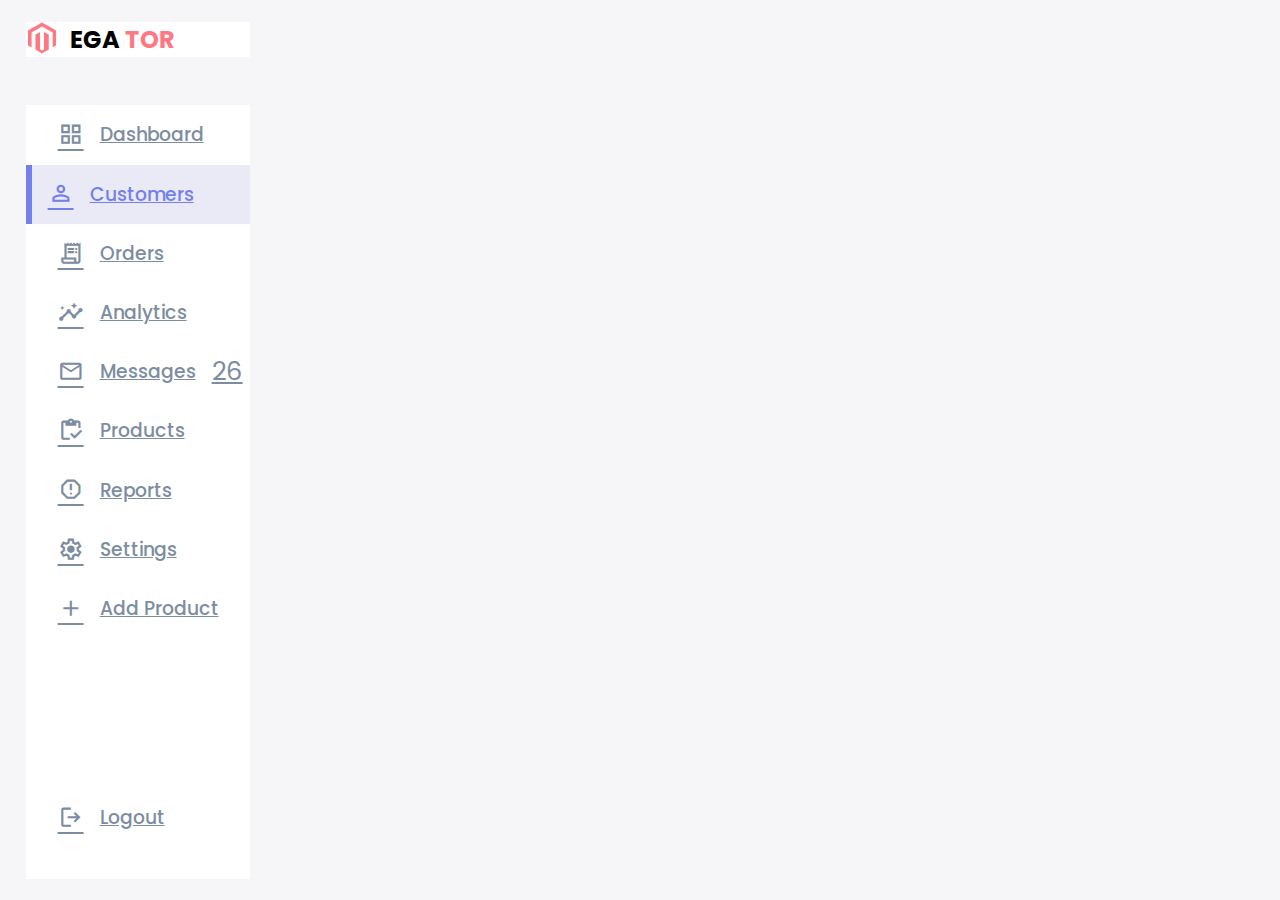
==== src/index.html @ b3cfd0d3 "alteração" ====
<!DOCTYPE html>
<html lang="en">

<head>
    <meta charset="UTF-8">
    <meta http-equiv="X-UA-Compatible" content="IE=edge">
    <meta name="viewport" content="width=device-width, initial-scale=1.0">
    <link href="https://fonts.googleapis.com/icon?family=Material+Icons+Sharp">
    <link rel="stylesheet" href="./styles.css">
    <link rel="stylesheet"
        href="https://fonts.googleapis.com/css2?family=Material+Symbols+Outlined:opsz,wght,FILL,GRAD@48,400,0,0" />
    <title>Dashboard</title>
</head>
<body>
    <div 
    class="container">
        <aside>
            <div 
            class="top">
                <div 
                class="logo">
                    <img 
                    src="../public/logo.png" alt="">
                    <h2>
                        EGA 
                        <span 
                        class="danger">
                        TOR
                    </span>
                </h2>
                </div>
                <div 
                class="close"id="close-btn">
                    <span 
                    class="material-symbols-outlined">
                    close 
                    </span>
                </div>
            </div>
            <div class="sidebar">
                <a href="#">
                    <span 
                    class="material-symbols-outlined">
                    grid_view
                    </span>
                    <h3>Dashboard</h3>
                </a>
                <a href="#" class="active">
                    <span 
                    class="material-symbols-outlined">
                    Person
                    </span>
                    <h3>Customers</h3>
                </a>
                <a href="#">
                    <span 
                    class="material-symbols-outlined">
                    Receipt_long
                    </span>
                    <h3>Orders</h3>
                </a>
                <a href="https://br.investing.com/">
                    <span 
                    class="material-symbols-outlined">
                    insights
                    </span>
                    <h3>Analytics</h3>
                </a>
                <a href="#">
                    <span 
                    class="material-symbols-outlined">
                    mail_outline
                   </span>
                    <h3>Messages</h3>
                    <span 
                    class="message-count">
                    26
                    </span>
                </a>
                <a href="#">
                    <span 
                    class="material-symbols-outlined">
                    inventory
                    </span>
                    <h3>Products</h3>
                </a>
                <a href="#">
                    <span 
                    class="material-symbols-outlined">
                    report_gmailerrorred
                    </span>
                    <h3>Reports</h3>
                </a>
                <a href="#">
                    <span 
                    class="material-symbols-outlined">
                    settings
                    </span>
                    <h3>Settings</h3>
                </a>
                <a href="#">
                    <span 
                    class="material-symbols-outlined">
                    add
                    </span>
                    <h3>Add Product</h3>
                </a>
                <a href="#">
                    <span 
                    class="material-symbols-outlined">
                    logout
                    </span>
                    <h3>Logout</h3>
                </a>
            </div>
        </aside>
    </div>
</body>
</html>
---- src/styles.css ----
@import 
url("https://fonts.googleapis.com/css2?family=Lato:ital,wght@0,400;0,700;1,300&family=Poppins:ital,wght@0,500;0,700;0,800;1,300&family=Roboto:wght@400;700&display=swap");

:root 
{
  --color-primary: #7380ec;
  --color-danger: #ff7782;
  --color-success: #41f1b6;
  --color-warning: #ffbb55;
  --color-info-dark: #7d8da1;
  --color-info-light: #dce1ed;
  --color-dark: #363949;
  --color-light: rgba(132, 139, 200, 0.18);
  --color-primary-variant: #677483;
  --color-background: #f6f6f9;

  --card-border-radius: 2rem;
  --borda-radius-1: 0.4rem;
  --border-radius-2: 0.8rem;
  --bordar-radius-3: 1.2rem;

  --card-padding: 1.8rem;
  --padding-1: 1, 2rem;

  --box-shadow: 0 2rem 3rem var(--color-light);
}
* 
{
  margin: 0;
  padding: 0;
  outline: 0;
  appearance: none;
  list-style: none;
  box-sizing: border-box;
}
* html 
{
  font-size: 14px;
}

body 
{
  width: 100vw;
  height: 100vh;
  font-family: Poppins, sans-serif;
  font-size: 0, 88rem;
  background: var(--color-background);
  user-select: none;
  overflow-x: hidden;
}

.container 
{
  display: grid;
  width: 96%;
  margin: 0 auto;
  gap: 1.8rem;
  grid-template-columns: 14rem auto 23rem;
}

a 
{
  color: var(--color-dark);
}

img {
  display: block;
  width: 100%;
}
h1 
{
  font-weight: 800;
  font-size: 1.8rem;
}

h2 
{
  font: 0.87rem;
}

h4 {
  font-size: 0.8rem;
}

h5 
{
  font-size: 0.77rem;
}

small 
{
  font-size: 0.75rem;
}

.profile-photo 
{
  width: 2 8rem;
  height: 2.8rem;
  border-radius: 50%;
  overflow: hidden;
}

.text-muted 
{
  color: var(--color-info-dark);
}

p 
{
  color: var(--color-dark-variant);
}

b {
  color: var(--color-darck);
}
.primary 
{
  color: var(--color-primary);
}

.danger 
{
  color: var(--color-danger);
}

.success 
{
  color: var(--color-success);
}

.warning 
{
  color: var(--color-warning);
}

aside 
{
  height: 100vh;
  /*background: gray;*/
}
aside .top 
{
  background: white;
  display: flex;
  align-items: center;
  justify-content: space-between;
  margin-top: 1.4rem;
}

aside .logo img 
{
  width: 2rem;
  height: 2rem;
}
aside .logo 
{
  display: flex;
  gap: 0.8rem;
}
aside .close 
{
  display: none;
}
/*=============SIDERBAR===========*/

aside .sidebar 
{
  background: white;
  display: flex;
  flex-direction: column;
  height: 86vh;
  position: relative;
  top: 3rem;
}
aside h3 
{
  font-weight: 500;
}
aside .sidebar a 
{
  display: flex;
  color: var(--color-info-dark);
  margin-left: 2rem;
  gap: 1rem;
  align-items: center;
  position: relative;
  height: 3.7rem;
  transition: all 300ms ease;
}

aside .sidebar a span 
{
  font-size: 1.6rem;
}

aside .sidebar a:last-child 
{
  position: absolute;
  bottom: 2rem;
  width: 100%;
}
aside .sidebar a.active 
{
  background: var(--color-light);
  color: var(--color-primary);
  margin-left: 0;
}

aside .sidebar a.active:before 
{
  content: "";
  width: 6px;
  height: 100%;
  background: var(--color-primary);
}
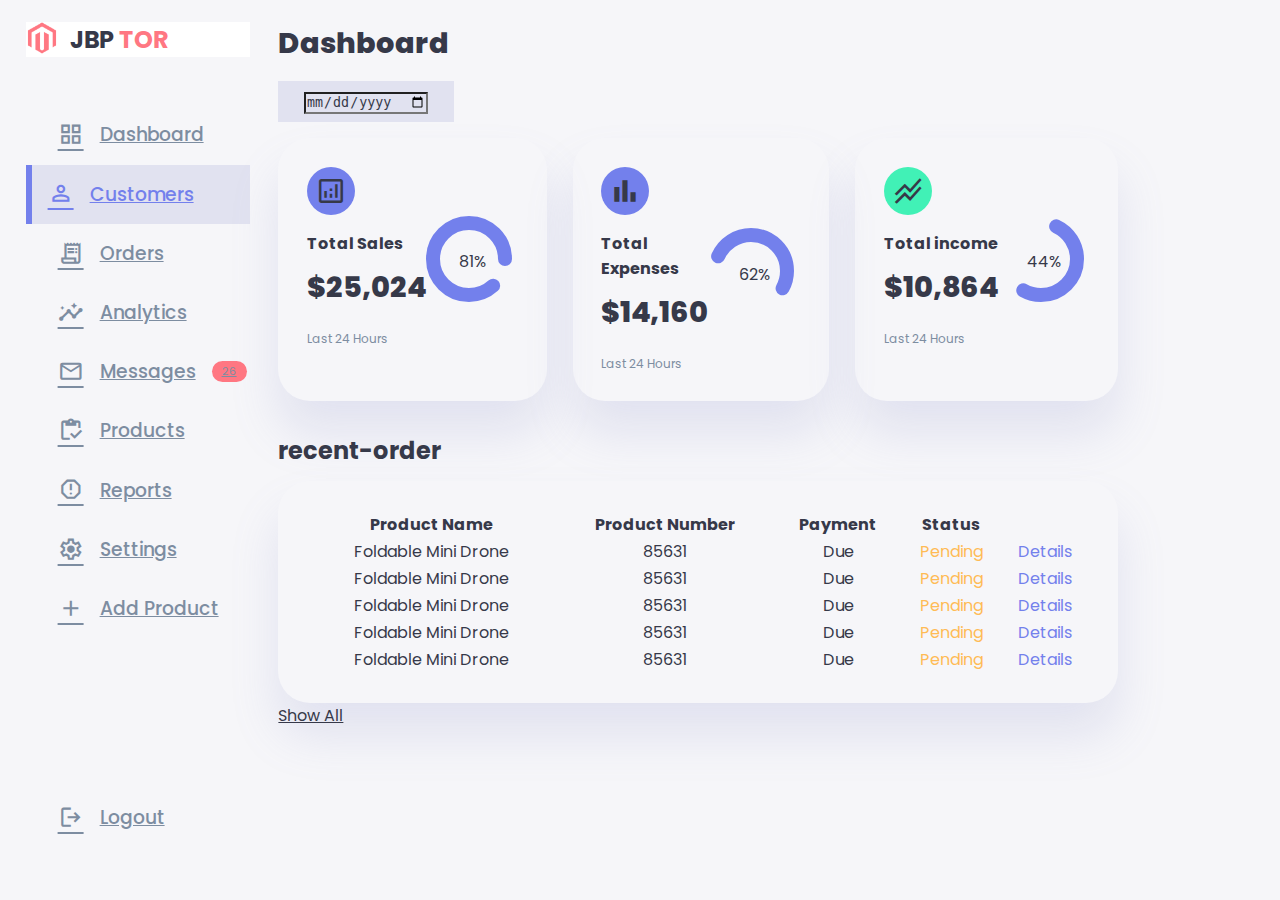
==== commit 352a7aa3: "desev..box-shadow" ====
--- a/src/index.html
+++ b/src/index.html
@@ -3,123 +3,232 @@
 
 <head>
     <meta charset="UTF-8">
-    <meta http-equiv="X-UA-Compatible" content="IE=edge">
     <meta name="viewport" content="width=device-width, initial-scale=1.0">
     <link href="https://fonts.googleapis.com/icon?family=Material+Icons+Sharp">
     <link rel="stylesheet" href="./styles.css">
     <link rel="stylesheet"
         href="https://fonts.googleapis.com/css2?family=Material+Symbols+Outlined:opsz,wght,FILL,GRAD@48,400,0,0" />
+
     <title>Dashboard</title>
 </head>
+
 <body>
-    <div 
-    class="container">
+    <div class="container">
         <aside>
-            <div 
-            class="top">
-                <div 
-                class="logo">
-                    <img 
-                    src="../public/logo.png" alt="">
+            <div class="top">
+                <div class="logo">
+                    <img src="../public/logo.png" alt="">
                     <h2>
-                        EGA 
-                        <span 
-                        class="danger">
-                        TOR
-                    </span>
-                </h2>
-                </div>
-                <div 
-                class="close"id="close-btn">
-                    <span 
-                    class="material-symbols-outlined">
-                    close 
+                        JBP
+                        <span class="danger">
+                            TOR
+                        </span>
+                    </h2>
+                </div>
+                <div class="close" id="close-btn">
+                    <span class="material-symbols-outlined">
+                        close
                     </span>
                 </div>
             </div>
             <div class="sidebar">
                 <a href="#">
-                    <span 
-                    class="material-symbols-outlined">
-                    grid_view
+                    <span class="material-symbols-outlined">
+                        grid_view
                     </span>
                     <h3>Dashboard</h3>
                 </a>
                 <a href="#" class="active">
-                    <span 
-                    class="material-symbols-outlined">
-                    Person
+                    <span class="material-symbols-outlined">
+                        Person
                     </span>
                     <h3>Customers</h3>
                 </a>
                 <a href="#">
-                    <span 
-                    class="material-symbols-outlined">
-                    Receipt_long
+                    <span class="material-symbols-outlined">
+                        Receipt_long
                     </span>
                     <h3>Orders</h3>
                 </a>
                 <a href="https://br.investing.com/">
-                    <span 
-                    class="material-symbols-outlined">
-                    insights
+                    <span class="material-symbols-outlined">
+                        insights
                     </span>
                     <h3>Analytics</h3>
                 </a>
                 <a href="#">
-                    <span 
-                    class="material-symbols-outlined">
-                    mail_outline
-                   </span>
+                    <span class="material-symbols-outlined">
+                        mail_outline
+                    </span>
                     <h3>Messages</h3>
-                    <span 
-                    class="message-count">
-                    26
-                    </span>
-                </a>
-                <a href="#">
-                    <span 
-                    class="material-symbols-outlined">
-                    inventory
+                    <span class="message-count">
+                        26
+                    </span>
+                </a>
+                <a href="#">
+                    <span class="material-symbols-outlined">
+                        inventory
                     </span>
                     <h3>Products</h3>
                 </a>
                 <a href="#">
-                    <span 
-                    class="material-symbols-outlined">
-                    report_gmailerrorred
+                    <span class="material-symbols-outlined">
+                        report_gmailerrorred
                     </span>
                     <h3>Reports</h3>
                 </a>
                 <a href="#">
-                    <span 
-                    class="material-symbols-outlined">
-                    settings
+                    <span class="material-symbols-outlined">
+                        settings
                     </span>
                     <h3>Settings</h3>
                 </a>
                 <a href="#">
-                    <span 
-                    class="material-symbols-outlined">
-                    add
+                    <span class="material-symbols-outlined">
+                        add
                     </span>
                     <h3>Add Product</h3>
                 </a>
                 <a href="#">
-                    <span 
-                    class="material-symbols-outlined">
-                    logout
+                    <span class="material-symbols-outlined">
+                        logout
                     </span>
                     <h3>Logout</h3>
                 </a>
             </div>
         </aside>
+        <!---------------END OF ASIDE----------------->
+        <main>
+            <h1>
+                Dashboard
+            </h1>
+            <div class="date">
+                <input type="date">
+            </div>
+            <div class="insights">
+                <!-------------END OF ------->
+                <div class="sales">
+                    <span class="material-symbols-outlined">
+                        analytics
+                    </span>
+                    <div class="middle">
+                        <div class="left">
+                            <h3>Total Sales</h3>
+                            <h1>$25,024</h1>
+                        </div>
+                        <div class="progress">
+                            <svg>
+                                <circle cx="38" cy="38" r="36"></circle>
+                            </svg>
+                            <div class="number">
+                                <p>81%</p>
+                            </div>
+                        </div>
+                    </div>
+                    <small class="text-muted">Last 24 Hours</small>
+                </div>
+                <!-------------END OF SALES------>
+                <div class="Expenses">
+                    <span class="material-symbols-outlined">
+                        Bar_chart
+                    </span>
+                    <div class="middle">
+                        <div class="left">
+                            <h3>Total Expenses</h3>
+                            <h1>$14,160</h1>
+                        </div>
+                        <div class="progress">
+                            <svg>
+                                <circle cx="38" cy="38" r="36"></circle>
+                            </svg>
+                            <div class="number">
+                                <p>62%</p>
+                            </div>
+                        </div>
+                    </div>
+                    <small class="text-muted">Last 24 Hours</small>
+                </div>
+                <!-------------END OF expenses------>
+                <div class="income">
+                    <span class="material-symbols-outlined">stacked_line_chart</span>
+
+
+                    <div class="middle">
+                        <div class="left">
+                            <h3>Total income</h3>
+                            <h1>$10,864</h1>
+                        </div>
+                        <div class="progress">
+                            <svg>
+                                <circle cx="38" cy="38" r="36"></circle>
+                            </svg>
+                            <div class="number">
+                                <p>44%</p>
+                            </div>
+                        </div>
+                    </div>
+                    <small class="text-muted">Last 24 Hours</small>
+                </div>
+                <!-------------END OF INCOME------>
+            </div>
+            <!-----------------END OF INSIGHTS------>
+
+            <div class="recent-orders">
+                <h2>recent-order</h2>
+                <table>
+                    <thead>
+                        <tr>
+                            <th>Product Name</th>
+                            <th>Product Number</th>
+                            <th>Payment</th>
+                            <th>Status</th>
+                            <th></th>
+                        </tr>
+
+                    </thead>
+                    <tbody>
+                        <tr>
+                            <td>Foldable Mini Drone</td>
+                            <td>85631</td>
+                            <td>Due</td>
+                            <td class="warning">Pending</td>
+                            <td class="primary">Details</td>
+                        </tr>
+                        <tr>
+                            <td>Foldable Mini Drone</td>
+                            <td>85631</td>
+                            <td>Due</td>
+                            <td class="warning">Pending</td>
+                            <td class="primary">Details</td>
+                        </tr>
+                        <tr>
+                            <td>Foldable Mini Drone</td>
+                            <td>85631</td>
+                            <td>Due</td>
+                            <td class="warning">Pending</td>
+                            <td class="primary">Details</td>
+                        </tr>
+                        <tr>
+                            <td>Foldable Mini Drone</td>
+                            <td>85631</td>
+                            <td>Due</td>
+                            <td class="warning">Pending</td>
+                            <td class="primary">Details</td>
+                        </tr>
+                        <tr>
+                            <td>Foldable Mini Drone</td>
+                            <td>85631</td>
+                            <td>Due</td>
+                            <td class="warning">Pending</td>
+                            <td class="primary">Details</td>
+                        </tr>
+
+                    </tbody>
+                </table>
+                <a href="#">Show All</a>
+            </div>
+        </main>
     </div>
 </body>
-</html>
-
-
-
-
-
-
+
+</html>--- a/src/styles.css
+++ b/src/styles.css
@@ -1,8 +1,6 @@
-@import 
-url("https://fonts.googleapis.com/css2?family=Lato:ital,wght@0,400;0,700;1,300&family=Poppins:ital,wght@0,500;0,700;0,800;1,300&family=Roboto:wght@400;700&display=swap");
-
-:root 
-{
+@import url("https://fonts.googleapis.com/css2?family=Poppins:wght@300;400;500;600;700;800display=swap");
+
+:root {
   --color-primary: #7380ec;
   --color-danger: #ff7782;
   --color-success: #41f1b6;
@@ -24,8 +22,7 @@
 
   --box-shadow: 0 2rem 3rem var(--color-light);
 }
-* 
-{
+* {
   margin: 0;
   padding: 0;
   outline: 0;
@@ -33,13 +30,11 @@
   list-style: none;
   box-sizing: border-box;
 }
-* html 
-{
+* html {
   font-size: 14px;
 }
 
-body 
-{
+body {
   width: 100vw;
   height: 100vh;
   font-family: Poppins, sans-serif;
@@ -47,10 +42,10 @@
   background: var(--color-background);
   user-select: none;
   overflow-x: hidden;
-}
-
-.container 
-{
+  color: var(--color-dark);
+}
+
+.container {
   display: grid;
   width: 96%;
   margin: 0 auto;
@@ -58,8 +53,7 @@
   grid-template-columns: 14rem auto 23rem;
 }
 
-a 
-{
+a {
   color: var(--color-dark);
 }
 
@@ -67,14 +61,12 @@
   display: block;
   width: 100%;
 }
-h1 
-{
+h1 {
   font-weight: 800;
   font-size: 1.8rem;
 }
 
-h2 
-{
+h2 {
   font: 0.87rem;
 }
 
@@ -82,64 +74,53 @@
   font-size: 0.8rem;
 }
 
-h5 
-{
+h5 {
   font-size: 0.77rem;
 }
 
-small 
-{
+small {
   font-size: 0.75rem;
 }
 
-.profile-photo 
-{
+.profile-photo {
   width: 2 8rem;
   height: 2.8rem;
   border-radius: 50%;
   overflow: hidden;
 }
 
-.text-muted 
-{
+.text-muted {
   color: var(--color-info-dark);
 }
 
-p 
-{
+p {
   color: var(--color-dark-variant);
 }
 
 b {
-  color: var(--color-darck);
-}
-.primary 
-{
+  color: var(--color-dark);
+}
+.primary {
   color: var(--color-primary);
 }
 
-.danger 
-{
+.danger {
   color: var(--color-danger);
 }
 
-.success 
-{
+.success {
   color: var(--color-success);
 }
 
-.warning 
-{
+.warning {
   color: var(--color-warning);
 }
 
-aside 
-{
+aside {
   height: 100vh;
   /*background: gray;*/
 }
-aside .top 
-{
+aside .top {
   background: white;
   display: flex;
   align-items: center;
@@ -147,37 +128,30 @@
   margin-top: 1.4rem;
 }
 
-aside .logo img 
-{
+aside .logo img {
   width: 2rem;
   height: 2rem;
 }
-aside .logo 
-{
+aside .logo {
   display: flex;
   gap: 0.8rem;
 }
-aside .close 
-{
+aside .close {
   display: none;
 }
 /*=============SIDERBAR===========*/
 
-aside .sidebar 
-{
-  background: white;
+aside .sidebar {
   display: flex;
   flex-direction: column;
   height: 86vh;
   position: relative;
   top: 3rem;
 }
-aside h3 
-{
+aside h3 {
   font-weight: 500;
 }
-aside .sidebar a 
-{
+aside .sidebar a {
   display: flex;
   color: var(--color-info-dark);
   margin-left: 2rem;
@@ -188,28 +162,182 @@
   transition: all 300ms ease;
 }
 
-aside .sidebar a span 
-{
+aside .sidebar a span {
   font-size: 1.6rem;
-}
-
-aside .sidebar a:last-child 
-{
+  transition: all 300ms ease;
+}
+
+aside .sidebar a:last-child {
   position: absolute;
   bottom: 2rem;
   width: 100%;
 }
-aside .sidebar a.active 
-{
+aside .sidebar a.active {
   background: var(--color-light);
   color: var(--color-primary);
   margin-left: 0;
 }
 
-aside .sidebar a.active:before 
-{
+aside .sidebar a.active:before {
   content: "";
   width: 6px;
   height: 100%;
   background: var(--color-primary);
 }
+aside .siderbar a a.active span {
+  color: var(--color-primary);
+  margin-left: calc(1rem - 3px);
+}
+aside .sidebar a:hover {
+  color: var(--color-primary);
+}
+aside .sidebar a:hover span {
+  margin-left: 1rem;
+}
+aside .sidebar .message-count {
+  background: var(--color-danger);
+  color: var(--color-white);
+  padding: 2px 10px;
+  font-size: 11px;
+  border-radius: var(--bordar-radius-3);
+}
+/*==================MAIN=======================*/
+main {
+  margin-top: 1.4rem;
+}
+
+main .date {
+  display: inline-block;
+  background: var(--color-light);
+  border-radius: var(--bordar-radius-1);
+  margin-top: 1rem;
+  padding: 0.5rem 1.6rem;
+}
+main .date input[type="date"] {
+  background: transparent;
+  color: var(--color-dark);
+}
+
+main .insights {
+  display: grid;
+  grid-template-columns: repeat(3, 1fr);
+  gap: 1.6rem;
+}
+main .insights > div {
+  background: var(--color-white);
+  padding: var(--card-padding);
+  border-radius: var(--card-border-radius);
+  margin-top: 1rem;
+  box-shadow: var(--box-shadow);
+  transition: all 300ms ease;
+}
+main .insights > div:hover {
+  box-shadow: none;
+}
+
+main .insights > div span {
+  background: var(--color-primary);
+  padding: 0.5rem;
+  border-radius: 50%;
+  color: var(--color-white);
+  font-size: 2rem;
+}
+
+main .insights > div.expenses span {
+  background: var(--color-danger);
+}
+main .insights > div.income span {
+  background: var(--color-success);
+}
+
+main .insights > div .middle {
+  display: flex;
+  align-items: center;
+  justify-content: space-between;
+}
+
+main .insights > div h3 {
+  margin: 1rem 0 0.6rem;
+  font-size: 1rem;
+}
+
+main .insights .progress {
+  position: relative;
+  width: 92px;
+  height: 92px;
+  border-radius: 50%;
+}
+
+main .insights svg {
+  width: 7rem;
+  height: 7rem;
+}
+
+main .insights svg circle {
+  fill: none;
+  stroke: var(--color-primary);
+  stroke-width: 14;
+  stroke-linecap: round;
+  transform: translate(5px, 5px);
+  stroke-dasharray: 110;
+  stroke-dashoffset: 92;
+}
+
+main .insights .sales svg circle {
+  stroke-dashoffset: -30;
+  stroke-dasharray: 200;
+}
+
+main .insights .expenses svg circle {
+  stroke-dashoffset: 20;
+  stroke-dasharray: 80;
+}
+
+main .insights .income svg circle {
+  stroke-dashoffset: 35;
+  stroke-dasharray: 110;
+}
+
+main .insights .progress .number {
+  position: absolute;
+  top: 0;
+  left: 0;
+  height: 100%;
+  width: 100%;
+  display: flex;
+  justify-content: center;
+  align-items: center;
+}
+
+main .insights small {
+  margin-top: 1.3rem;
+  display: block;
+}
+/*================RECENT ORDERS============*/
+
+main .recent-orders 
+{
+  margin-top :2rem;
+}
+
+main .recent-orders h2
+{
+  margin-bottom: 0.8rem;
+}
+
+main .recent-orders table
+{
+  background: var(--color-white);
+  width: 100%;
+  border-radius: var(--card-border-radius);
+  padding: var(--card-padding);
+  text-align: center;
+  box-shadow: var(--box-shadow);
+  transition: all 300ms ease;
+}
+
+main .recent-orders table:hover
+{
+  box-shadow: none;
+}
+  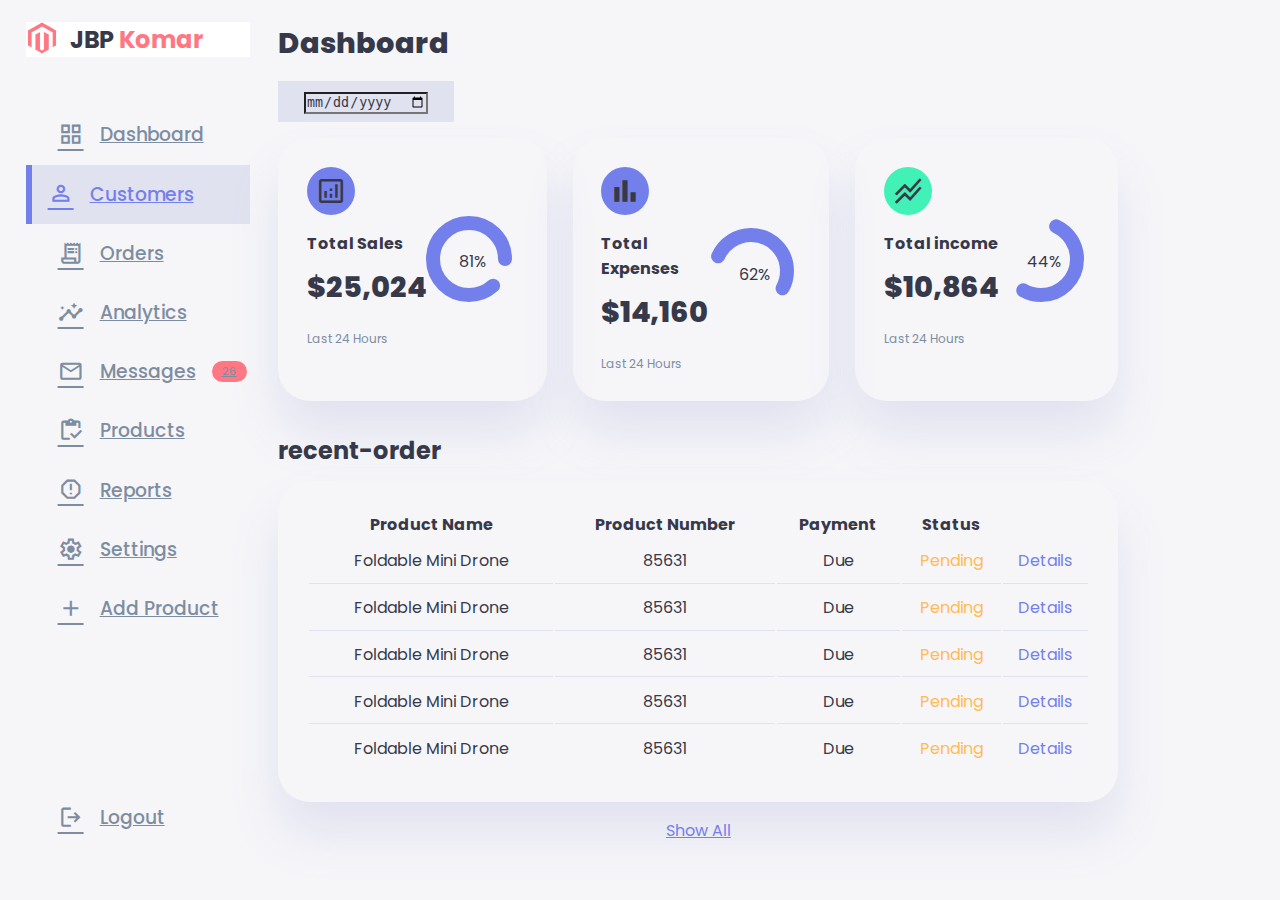
==== commit 4d8b74b7: "SHOW" ====
--- a/src/index.html
+++ b/src/index.html
@@ -21,7 +21,7 @@
                     <h2>
                         JBP
                         <span class="danger">
-                            TOR
+                            Komar
                         </span>
                     </h2>
                 </div>
@@ -228,6 +228,8 @@
                 <a href="#">Show All</a>
             </div>
         </main>
+       <!----------------END OF MAIN----------------------->
+       
     </div>
 </body>
 
--- a/src/styles.css
+++ b/src/styles.css
@@ -340,4 +340,23 @@
 {
   box-shadow: none;
 }
+
+main table tbody td
+{
+  height: 2.8rem;
+  border-bottom: 1px solid var(--color-light);
+  color: var(--color-darck-variant);
+}
+main table tbody tr:last-child td
+{
+  border:none;
+}
+
+main .recent-orders a
+{
+  text-align: center;
+  display: block;
+  margin: 1rem auto;
+  color: var(--color-primary);
+}
   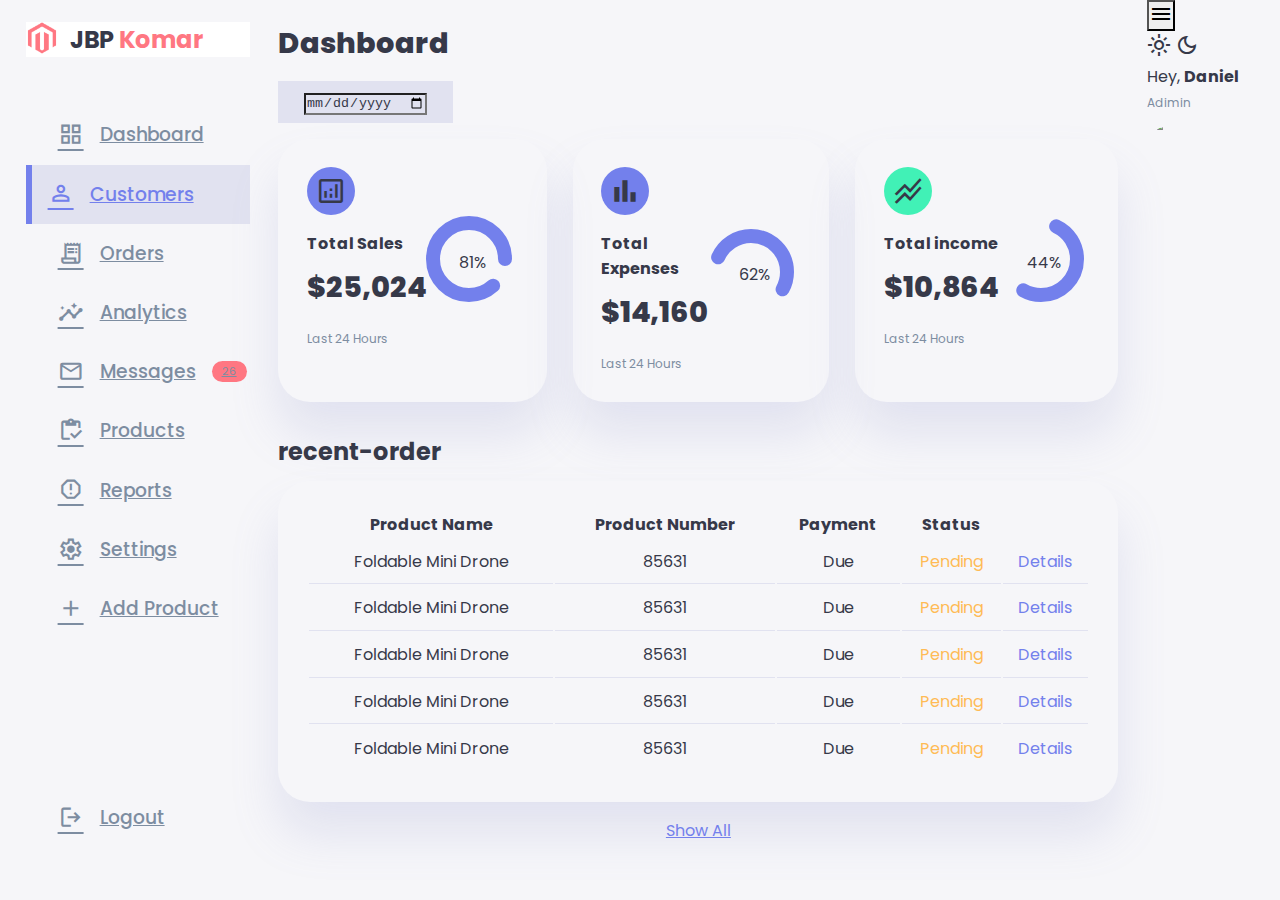
==== commit 7e2fc1e9: "atualizei" ====
--- a/src/index.html
+++ b/src/index.html
@@ -228,8 +228,35 @@
                 <a href="#">Show All</a>
             </div>
         </main>
-       <!----------------END OF MAIN----------------------->
-       
+        <!----------------END OF MAIN----------------------->
+        <div class="right">
+            <div class="top">
+                <button class="id='menu-btn">
+                    <span class="material-symbols-outlined">
+                        menu
+                    </span>
+                </button>
+                <div class="theme-toggeler">
+                    <span class="material-symbols-outlined">
+                        light_mode
+                    </span>
+                    <span class="material-symbols-outlined">
+                        dark_mode
+                    </span>
+                </div>
+                <div class="profile">
+                    <div class="info">
+                        <p>Hey, <b>Daniel</b>
+                        </p>
+                        <small class="text-muted">Adimin</small>
+                    </div>
+                    <div class="profile-photo">
+                        <img src="./images/profile-1.jpg" />
+                    </div>
+                </div>
+            </div>
+        </div>
+
     </div>
 </body>
 
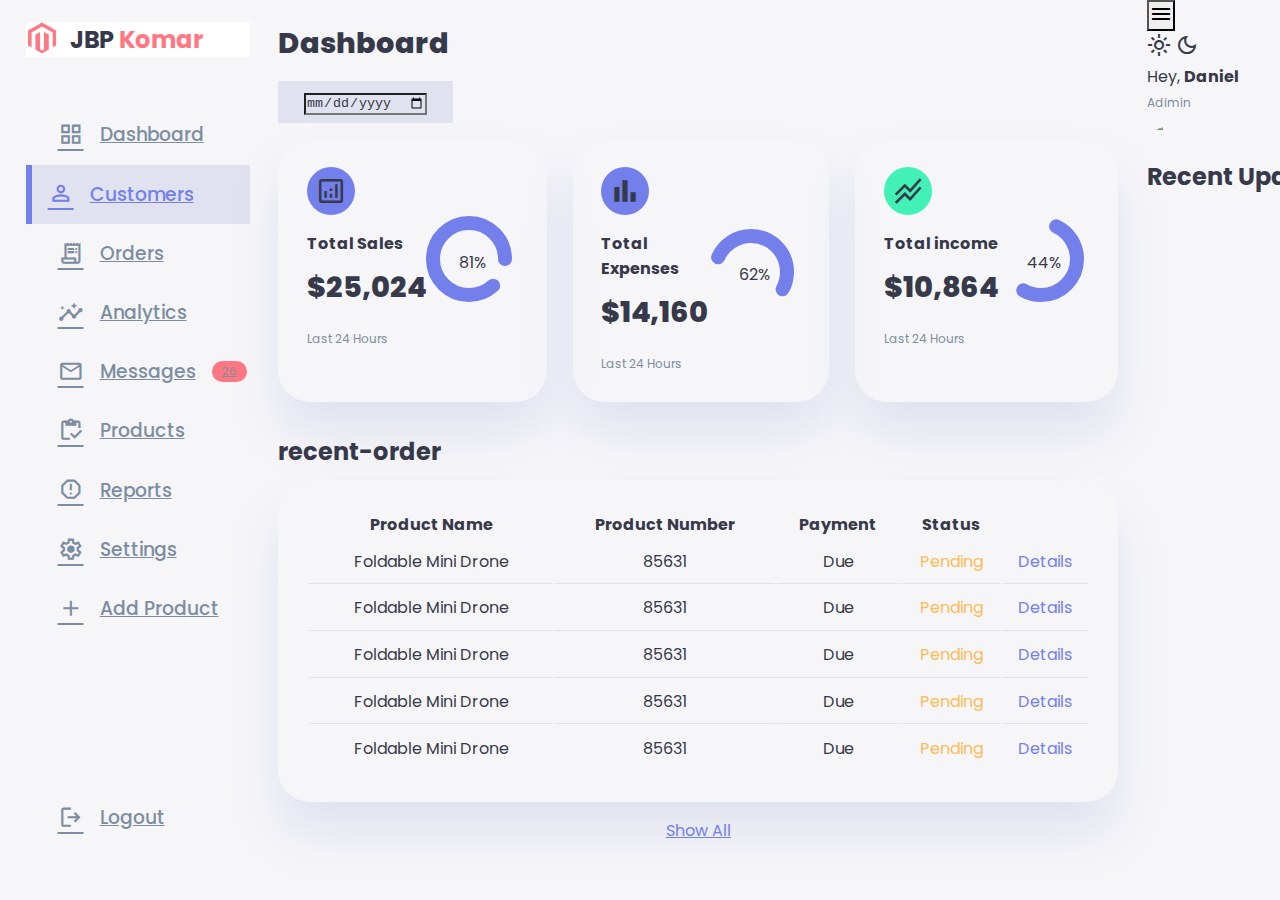
==== commit 8f07d5d1: "a" ====
--- a/src/index.html
+++ b/src/index.html
@@ -255,6 +255,11 @@
                     </div>
                 </div>
             </div>
+            <!--------------end of top--------------->
+            <div class="recent-updates">
+                <h2>Recent Update</h2>
+            </div>
+
         </div>
 
     </div>
